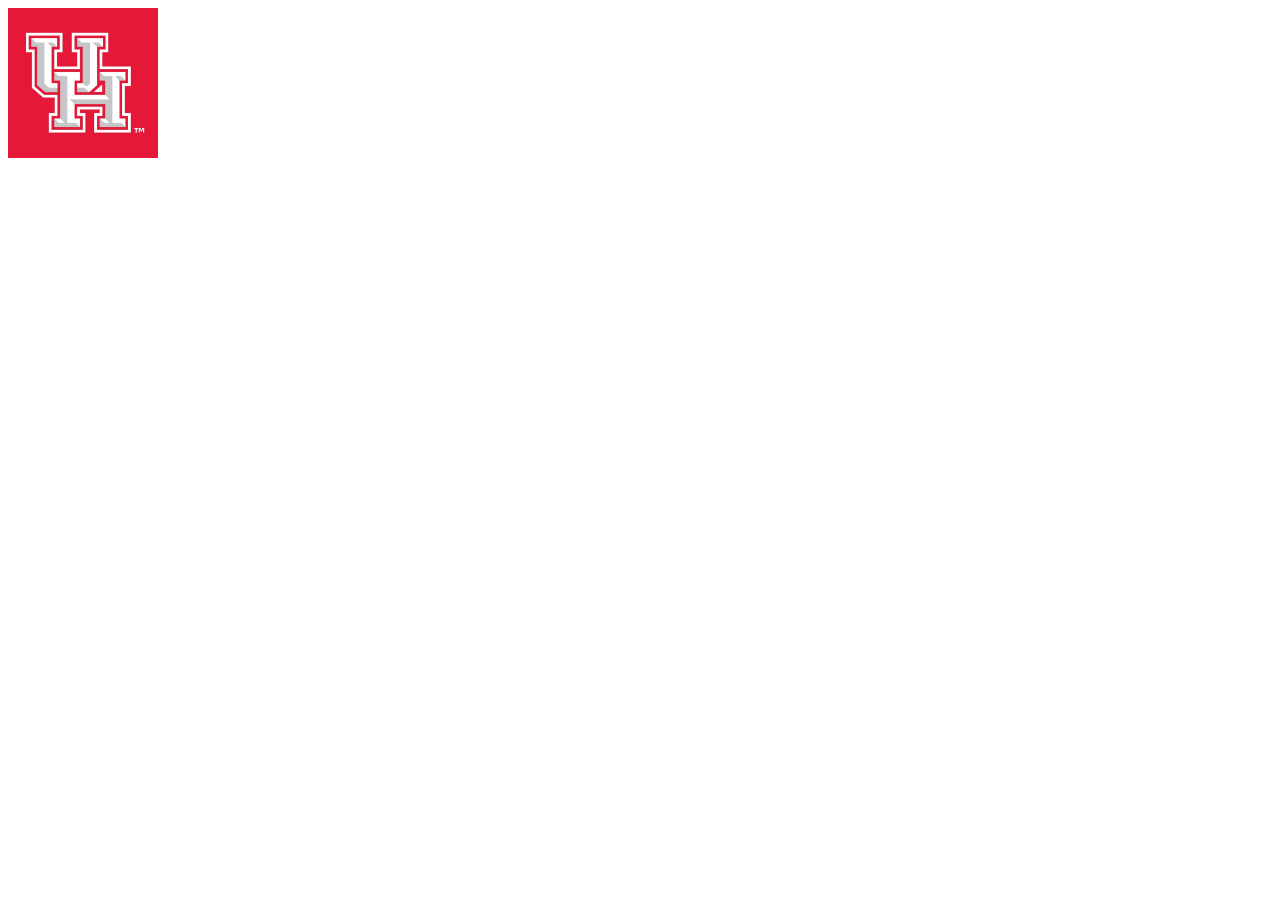
==== frontend/index.html @ 73949bda "Initial commit" ====
<!DOCTYPE html>
<html lang="en">
<head>
    <meta charset="UTF-8">
    <meta name="viewport" content="width=device-width, initial-scale=1.0">
    <title>UH SugarLand Student Center</title>
    <link rel="stylesheet" href="style.css">
</head>
<body>
    
    <header>
        <img src="media/UHLogo.jpg" alt="University of Houston logo" class="logo">
    </header>
</body>
</html>
---- frontend/style.css ----
.logo{
    height: 150px;
    width: auto;
}
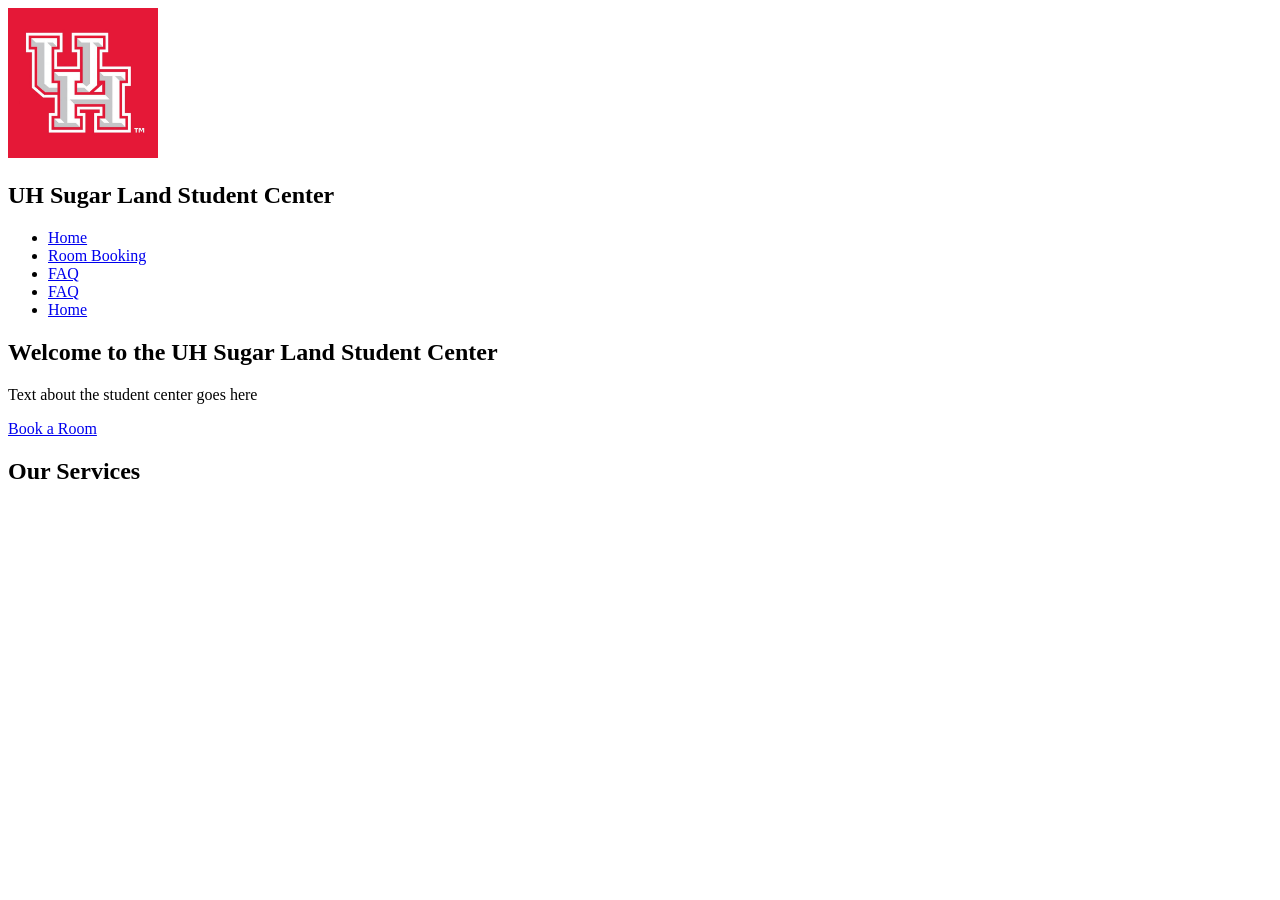
==== commit ad727bf0: "began home page" ====
--- a/frontend/index.html
+++ b/frontend/index.html
@@ -5,11 +5,41 @@
     <meta name="viewport" content="width=device-width, initial-scale=1.0">
     <title>UH SugarLand Student Center</title>
     <link rel="stylesheet" href="style.css">
+    <link rel="stylesheet" href="https://fonts.googleapis.com/css2?family=Material+Symbols+Outlined">
+    
 </head>
 <body>
     
     <header>
         <img src="media/UHLogo.jpg" alt="University of Houston logo" class="logo">
+        <h2 class="site-title">UH Sugar Land Student Center</h2>
+        <nav>
+            <ul>
+                <li><a href="index.html">Home</a></li>
+                <li><a href="booking.html">Room Booking</a></li>
+                <li><a href="gallery.html">FAQ</a></li>
+                <li><a href="faq.html">FAQ</a></li>
+                <li><a href="references.html">Home</a></li>
+            </ul>
+        </nav>
+
+    
     </header>
+
+
+    <main>
+        <section class="welcome">
+            <h1>Welcome to the UH Sugar Land Student Center</h1>
+            <p>Text about the student center goes here</p>
+            <a href="booking.html" class="btn">Book a Room</a>
+        </section>
+    </main>    
+
+    <section class="services">
+        <h2>Our Services</h2>
+        <div class="service">
+            <img
+        </div>
+    </section>
 </body>
 </html>
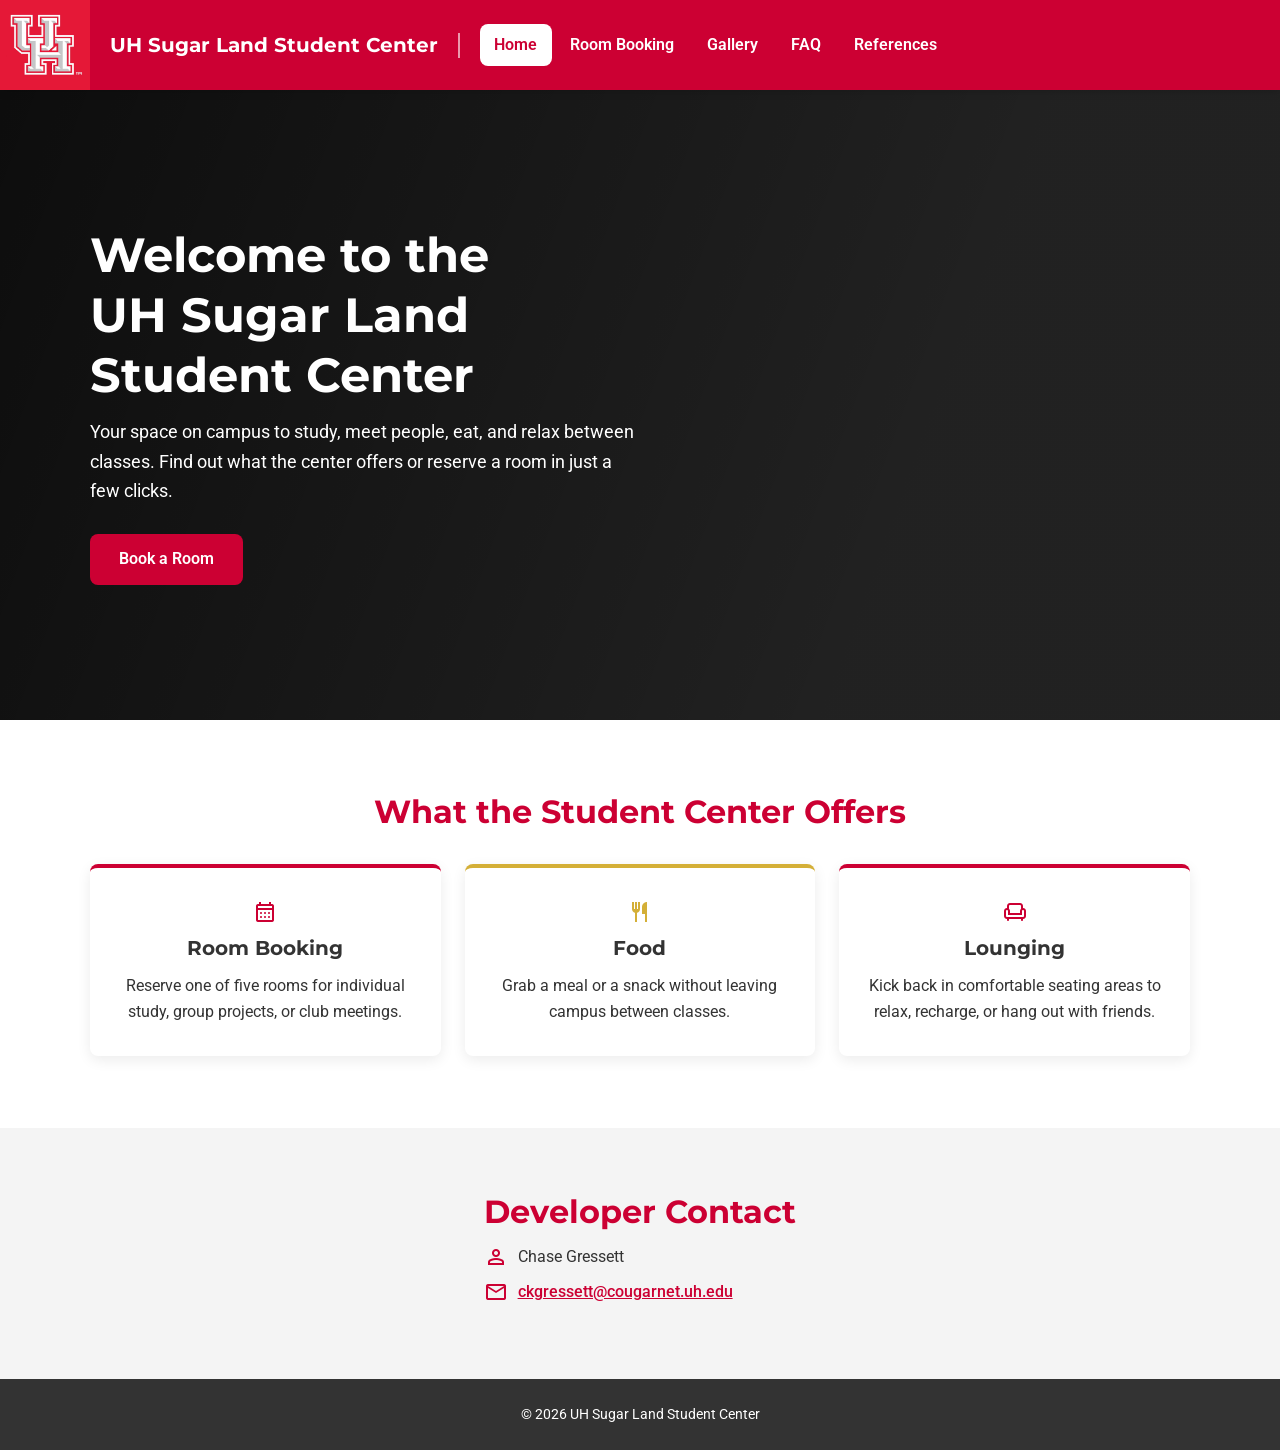
==== commit e21c06b5: "finished home page" ====
--- a/frontend/index.html
+++ b/frontend/index.html
@@ -3,23 +3,27 @@
 <head>
     <meta charset="UTF-8">
     <meta name="viewport" content="width=device-width, initial-scale=1.0">
-    <title>UH SugarLand Student Center</title>
+    <title>Home | UH SugarLand Student Center</title>
     <link rel="stylesheet" href="style.css">
+    <link rel="preconnect" href="https://fonts.googleapis.com">
+    <link rel="preconnect" href="https://fonts.gstatic.com" crossorigin>
+    <link href="https://fonts.googleapis.com/css2?family=Montserrat:wght@600;700&family=Roboto:wght@400;500;600&display=swap" rel="stylesheet">
     <link rel="stylesheet" href="https://fonts.googleapis.com/css2?family=Material+Symbols+Outlined">
+
     
 </head>
 <body>
     
     <header>
         <img src="media/UHLogo.jpg" alt="University of Houston logo" class="logo">
-        <h2 class="site-title">UH Sugar Land Student Center</h2>
-        <nav>
+        <h2 class="siteTitle">UH Sugar Land Student Center</h2>
+        <nav class="mainNav">
             <ul>
-                <li><a href="index.html">Home</a></li>
+                <li><a href="index.html" class="active">Home</a></li>
                 <li><a href="booking.html">Room Booking</a></li>
-                <li><a href="gallery.html">FAQ</a></li>
+                <li><a href="gallery.html">Gallery</a></li>
                 <li><a href="faq.html">FAQ</a></li>
-                <li><a href="references.html">Home</a></li>
+                <li><a href="references.html">References</a></li>
             </ul>
         </nav>
 
@@ -30,16 +34,57 @@
     <main>
         <section class="welcome">
             <h1>Welcome to the UH Sugar Land Student Center</h1>
-            <p>Text about the student center goes here</p>
+            <p>Your space on campus to study, meet people, eat, and relax between classes.
+                Find out what the center offers or reserve a room in just a few clicks. 
+            </p>
             <a href="booking.html" class="btn">Book a Room</a>
         </section>
-    </main>    
 
-    <section class="services">
-        <h2>Our Services</h2>
-        <div class="service">
-            <img
-        </div>
+   <section class="services">
+      <h2>What the Student Center Offers</h2>
+
+      <div class="service-list">
+        <article class="service-card">
+          <span class="material-symbols-outlined service-icon" aria-hidden="true">calendar_month</span>
+          <h3>Room Booking</h3>
+          <p>Reserve one of five rooms for individual study, group projects, or club meetings.</p>
+        </article>
+
+        <article class="service-card">
+          <span class="material-symbols-outlined service-icon" aria-hidden="true">restaurant</span>
+          <h3>Food</h3>
+          <p>Grab a meal or a snack without leaving campus between classes.</p>
+        </article>
+
+        <article class="service-card">
+          <span class="material-symbols-outlined service-icon" aria-hidden="true">chair</span>
+          <h3>Lounging</h3>
+          <p>Kick back in comfortable seating areas to relax, recharge, or hang out with friends.</p>
+        </article>
+      </div>
     </section>
+
+        <section class="contact">
+      
+      <div class="contact-info">
+        <h2>Developer Contact</h2>
+        <p>
+          <span class="material-symbols-outlined contact-icon" aria-hidden="true">person</span>
+          Chase Gressett
+        </p>
+        <p>
+          <span class="material-symbols-outlined contact-icon" aria-hidden="true">mail</span>
+          <a href="mailto:ckgressett@cougarnet.uh.edu">ckgressett@cougarnet.uh.edu</a>
+        </p>
+      </div>
+    </section>
+
+  </main>
+
+  <!-- ========== FOOTER ========== -->
+  <footer class="site-footer">
+    <p>&copy; 2026 UH Sugar Land Student Center</p>
+  </footer>
+
 </body>
 </html>
--- a/frontend/style.css
+++ b/frontend/style.css
@@ -1,4 +1,361 @@
-.logo{
-    height: 150px;
+/* =========================================================
+   UH Sugar Land Student Center - Shared Stylesheet
+   Design source: Phase 1 Plan & Design document
+   ========================================================= */
+
+/* ---------- Design tokens ---------- */
+:root {
+    /* Colors (from the Phase 1 palette) */
+    --uh-red: #CC0033;
+    --uh-red-dark: #A3002A;   /* hover state for red buttons/links */
+    --gold: #D4AF37;
+    --gold-dark: #B8962B;     /* hover state for gold elements */
+    --white: #FFFFFF;
+    --light-gray: #F4F4F4;
+    --dark-gray: #333333;
+
+    /* Fonts */
+    --font-heading: "Montserrat", Arial, sans-serif;
+    --font-body: "Roboto", Arial, sans-serif;
+
+    /* Spacing & shape */
+    --content-width: 1100px;
+    --radius: 8px;
+    --shadow: 0 4px 14px rgba(0, 0, 0, 0.08);
+    --transition: 0.2s ease;
+}
+
+/* ---------- Base ---------- */
+*,
+*::before,
+*::after {
+    box-sizing: border-box;
+}
+
+html {
+    scroll-behavior: smooth;
+}
+
+body {
+    margin: 0;
+    min-height: 100vh;
+    display: flex;
+    flex-direction: column;
+    font-family: var(--font-body);
+    font-size: 1rem;
+    line-height: 1.6;
+    color: var(--dark-gray);
+    background-color: var(--white);
+}
+
+main {
+    flex: 1; /* keeps the footer at the bottom on short pages */
+}
+
+h1,
+h2,
+h3 {
+    font-family: var(--font-heading);
+    font-weight: 700;
+    line-height: 1.25;
+    margin: 0 0 0.75rem;
+}
+
+h1 { font-size: clamp(2rem, 5vw, 3rem); }
+h2 { font-size: clamp(1.5rem, 3.5vw, 2rem); color: var(--uh-red); }
+h3 { font-size: 1.25rem; }
+
+p {
+    margin: 0 0 1rem;
+}
+
+a {
+    color: var(--uh-red);
+}
+
+a:hover {
+    color: var(--uh-red-dark);
+}
+
+/* Visible keyboard focus on every interactive element */
+a:focus-visible,
+button:focus-visible,
+input:focus-visible,
+select:focus-visible,
+textarea:focus-visible {
+    outline: 3px solid var(--gold);
+    outline-offset: 3px;
+}
+
+img {
+    max-width: 100%;
+    display: block;
+}
+
+/* ---------- Buttons ---------- */
+.btn,
+.btn-secondary {
+    display: inline-block;
+    padding: 0.8rem 1.8rem;
+    border: none;
+    border-radius: var(--radius);
+    font-family: var(--font-body);
+    font-weight: 600;
+    font-size: 1rem;
+    text-decoration: none;
+    cursor: pointer;
+    transition: background-color var(--transition), transform var(--transition);
+}
+
+.btn {
+    background-color: var(--uh-red);
+    color: var(--white);
+}
+
+.btn:hover {
+    background-color: var(--uh-red-dark);
+    color: var(--white);
+    transform: translateY(-2px);
+}
+
+.btn-secondary {
+    background-color: var(--gold);
+    color: var(--dark-gray);
+}
+
+.btn-secondary:hover {
+    background-color: var(--gold-dark);
+    color: var(--dark-gray);
+    transform: translateY(-2px);
+}
+
+/* ---------- Header & navigation ---------- */
+header {
+    display: flex;
+    align-items: center;
+    gap: 1.25rem;
+    padding: 0 1.5rem 0 0;
+    background-color: var(--uh-red);
+    color: var(--white);
+    position: sticky;
+    top: 0;
+    z-index: 100;
+    box-shadow: 0 2px 8px rgba(0, 0, 0, 0.15);
+}
+
+.logo {
+    height: 90px;
     width: auto;
-}+}
+
+.siteTitle {
+    margin: 0;
+    padding-right: 1.25rem;
+    border-right: 2px solid rgba(255, 255, 255, 0.6); /* the "TITLE |" divider */
+    font-family: var(--font-heading);
+    font-size: 1.25rem;
+    color: var(--white);
+}
+
+.mainNav ul {
+    display: flex;
+    flex-wrap: wrap;
+    gap: 0.25rem;
+    margin: 0;
+    padding: 0;
+    list-style: none;
+}
+
+.mainNav a {
+    display: block;
+    padding: 0.5rem 0.9rem;
+    border-radius: var(--radius);
+    font-family: var(--font-body);
+    font-weight: 600;
+    color: var(--white);
+    text-decoration: none;
+    transition: background-color var(--transition);
+}
+
+.mainNav a:hover {
+    background-color: rgba(255, 255, 255, 0.15);
+    color: var(--white);
+}
+
+/* Current page indicator */
+.mainNav a.active {
+    background-color: var(--white);
+    color: var(--uh-red);
+}
+
+/* ---------- Home: hero / welcome ---------- */
+.welcome {
+    display: flex;
+    flex-direction: column;
+    align-items: flex-start;
+    justify-content: center;
+    min-height: 70vh;
+    padding: 4rem max(1.5rem, calc((100% - var(--content-width)) / 2));
+    color: var(--white);
+    /* Dark overlay keeps text readable over the photo.
+       To add the Student Center photo, append it as a second layer, e.g.
+       linear-gradient(...), url("media/studentCenter.jpg") center / cover no-repeat; */
+    background:
+        linear-gradient(110deg, rgba(0, 0, 0, 0.75) 0%, rgba(0, 0, 0, 0.35) 70%),
+        var(--dark-gray);
+}
+
+.welcome h1 {
+    max-width: 14ch;
+    color: var(--white);
+}
+
+.welcome p {
+    max-width: 55ch;
+    font-size: 1.15rem;
+    margin-bottom: 1.75rem;
+}
+
+/* ---------- Home: services ---------- */
+.services {
+    padding: 4.5rem 1.5rem;
+    background-color: var(--white);
+    text-align: center;
+}
+
+.service-list {
+    display: grid;
+    grid-template-columns: repeat(auto-fit, minmax(240px, 1fr));
+    gap: 1.5rem;
+    max-width: var(--content-width);
+    margin: 2rem auto 0;
+}
+
+.service-card {
+    padding: 2rem 1.5rem;
+    background-color: var(--white);
+    border-top: 4px solid var(--uh-red);
+    border-radius: var(--radius);
+    box-shadow: var(--shadow);
+    transition: transform var(--transition), box-shadow var(--transition);
+}
+
+.service-card:hover {
+    transform: translateY(-4px);
+    box-shadow: 0 8px 22px rgba(0, 0, 0, 0.12);
+}
+
+/* Alternate red / gold accents, per the palette plan */
+.service-card:nth-child(even) {
+    border-top-color: var(--gold);
+}
+
+.service-icon {
+    font-size: 3rem;
+    color: var(--uh-red);
+    margin-bottom: 0.75rem;
+}
+
+.service-card:nth-child(even) .service-icon {
+    color: var(--gold);
+}
+
+.service-card p {
+    margin: 0;
+}
+
+/* ---------- Home: developer contact ---------- */
+.contact {
+    display: flex;
+    align-items: center;
+    justify-content: center;
+    gap: 2.5rem;
+    padding: 4rem 1.5rem;
+    background-color: var(--light-gray);
+}
+
+/* Optional photo: <img class="contact-photo" ...> inside .contact */
+.contact-photo {
+    width: 160px;
+    height: 160px;
+    object-fit: cover;
+    border-radius: 50%;
+    border: 4px solid var(--uh-red);
+}
+
+.contact-info p {
+    display: flex;
+    align-items: center;
+    gap: 0.6rem;
+    margin-bottom: 0.6rem;
+}
+
+.contact-icon {
+    color: var(--uh-red);
+}
+
+.contact-info a {
+    font-weight: 500;
+    word-break: break-word;
+}
+
+/* ---------- Footer ---------- */
+.site-footer {
+    padding: 1.5rem;
+    background-color: var(--dark-gray);
+    color: var(--white);
+    text-align: center;
+    font-size: 0.9rem;
+}
+
+.site-footer p {
+    margin: 0;
+}
+
+/* ---------- Responsive ---------- */
+@media (max-width: 900px) {
+    header {
+        flex-wrap: wrap;
+        padding: 0 1rem 0.75rem 0;
+    }
+
+    .logo {
+        height: 70px;
+    }
+
+    .siteTitle {
+        border-right: none;
+        padding-right: 0;
+        font-size: 1.1rem;
+    }
+
+    .mainNav {
+        width: 100%;
+        padding-left: 1rem;
+    }
+}
+
+@media (max-width: 600px) {
+    header {
+        position: static; /* don't let a tall header cover the screen */
+    }
+
+    .welcome {
+        min-height: 60vh;
+        padding: 3rem 1rem;
+    }
+
+    .services,
+    .contact {
+        padding: 3rem 1rem;
+    }
+
+    .contact {
+        flex-direction: column;
+        text-align: center;
+    }
+
+    .contact-info p {
+        justify-content: center;
+    }
+}
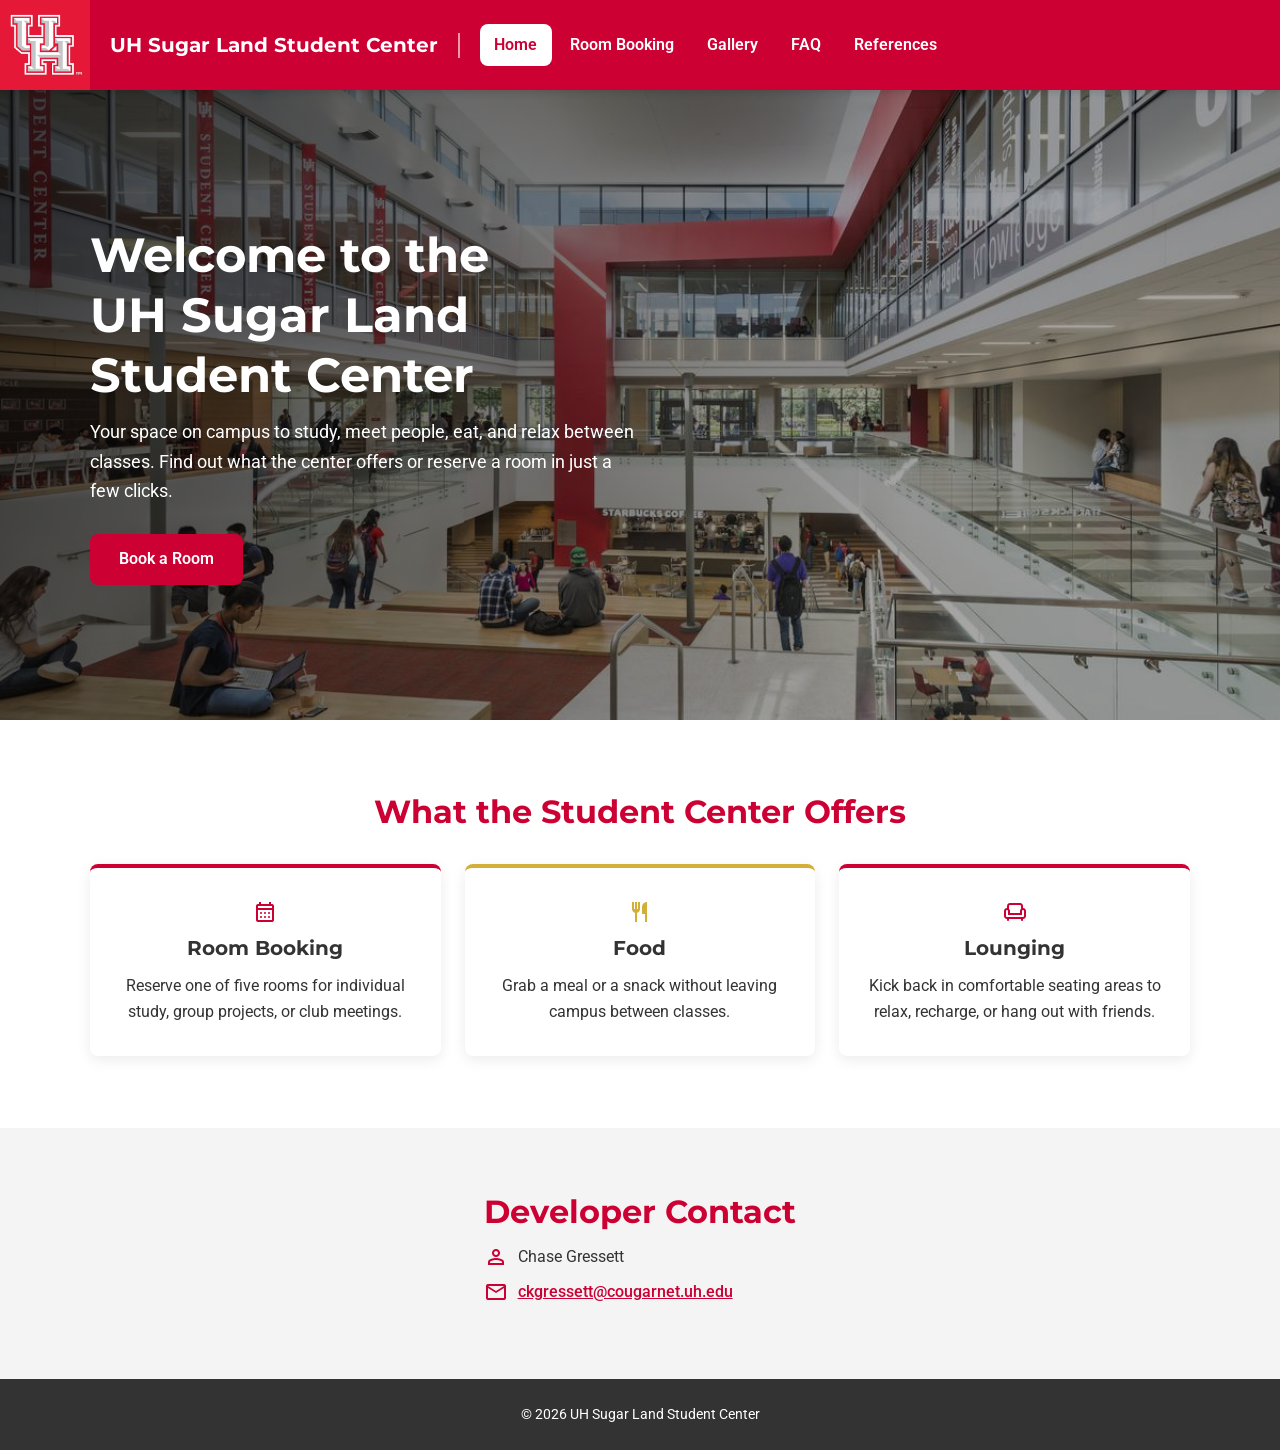
==== commit 75d11d70: "added footer and nav bar to every page" ====
--- a/frontend/index.html
+++ b/frontend/index.html
@@ -9,7 +9,7 @@
     <link rel="preconnect" href="https://fonts.gstatic.com" crossorigin>
     <link href="https://fonts.googleapis.com/css2?family=Montserrat:wght@600;700&family=Roboto:wght@400;500;600&display=swap" rel="stylesheet">
     <link rel="stylesheet" href="https://fonts.googleapis.com/css2?family=Material+Symbols+Outlined">
-
+    <script src="app.js" defer></script>
     
 </head>
 <body>
@@ -81,7 +81,7 @@
 
   </main>
 
-  <!-- ========== FOOTER ========== -->
+
   <footer class="site-footer">
     <p>&copy; 2026 UH Sugar Land Student Center</p>
   </footer>
--- a/frontend/style.css
+++ b/frontend/style.css
@@ -1,31 +1,26 @@
-/* =========================================================
-   UH Sugar Land Student Center - Shared Stylesheet
-   Design source: Phase 1 Plan & Design document
-   ========================================================= */
-
-/* ---------- Design tokens ---------- */
+
 :root {
-    /* Colors (from the Phase 1 palette) */
+    
     --uh-red: #CC0033;
-    --uh-red-dark: #A3002A;   /* hover state for red buttons/links */
+    --uh-red-dark: #A3002A;   
     --gold: #D4AF37;
-    --gold-dark: #B8962B;     /* hover state for gold elements */
+    --gold-dark: #B8962B;     
     --white: #FFFFFF;
     --light-gray: #F4F4F4;
     --dark-gray: #333333;
 
-    /* Fonts */
+    
     --font-heading: "Montserrat", Arial, sans-serif;
     --font-body: "Roboto", Arial, sans-serif;
 
-    /* Spacing & shape */
+    
     --content-width: 1100px;
     --radius: 8px;
     --shadow: 0 4px 14px rgba(0, 0, 0, 0.08);
     --transition: 0.2s ease;
 }
 
-/* ---------- Base ---------- */
+
 *,
 *::before,
 *::after {
@@ -49,7 +44,7 @@
 }
 
 main {
-    flex: 1; /* keeps the footer at the bottom on short pages */
+    flex: 1; 
 }
 
 h1,
@@ -77,7 +72,7 @@
     color: var(--uh-red-dark);
 }
 
-/* Visible keyboard focus on every interactive element */
+
 a:focus-visible,
 button:focus-visible,
 input:focus-visible,
@@ -92,7 +87,7 @@
     display: block;
 }
 
-/* ---------- Buttons ---------- */
+
 .btn,
 .btn-secondary {
     display: inline-block;
@@ -129,7 +124,7 @@
     transform: translateY(-2px);
 }
 
-/* ---------- Header & navigation ---------- */
+
 header {
     display: flex;
     align-items: center;
@@ -182,13 +177,13 @@
     color: var(--white);
 }
 
-/* Current page indicator */
+
 .mainNav a.active {
     background-color: var(--white);
     color: var(--uh-red);
 }
 
-/* ---------- Home: hero / welcome ---------- */
+
 .welcome {
     display: flex;
     flex-direction: column;
@@ -197,11 +192,10 @@
     min-height: 70vh;
     padding: 4rem max(1.5rem, calc((100% - var(--content-width)) / 2));
     color: var(--white);
-    /* Dark overlay keeps text readable over the photo.
-       To add the Student Center photo, append it as a second layer, e.g.
-       linear-gradient(...), url("media/studentCenter.jpg") center / cover no-repeat; */
+    
     background:
         linear-gradient(110deg, rgba(0, 0, 0, 0.75) 0%, rgba(0, 0, 0, 0.35) 70%),
+        url("media/student_center_south.jpg") center / cover no-repeat,
         var(--dark-gray);
 }
 
@@ -216,7 +210,6 @@
     margin-bottom: 1.75rem;
 }
 
-/* ---------- Home: services ---------- */
 .services {
     padding: 4.5rem 1.5rem;
     background-color: var(--white);
@@ -245,7 +238,7 @@
     box-shadow: 0 8px 22px rgba(0, 0, 0, 0.12);
 }
 
-/* Alternate red / gold accents, per the palette plan */
+
 .service-card:nth-child(even) {
     border-top-color: var(--gold);
 }
@@ -264,7 +257,7 @@
     margin: 0;
 }
 
-/* ---------- Home: developer contact ---------- */
+
 .contact {
     display: flex;
     align-items: center;
@@ -274,7 +267,6 @@
     background-color: var(--light-gray);
 }
 
-/* Optional photo: <img class="contact-photo" ...> inside .contact */
 .contact-photo {
     width: 160px;
     height: 160px;
@@ -299,7 +291,7 @@
     word-break: break-word;
 }
 
-/* ---------- Footer ---------- */
+
 .site-footer {
     padding: 1.5rem;
     background-color: var(--dark-gray);
@@ -312,7 +304,7 @@
     margin: 0;
 }
 
-/* ---------- Responsive ---------- */
+
 @media (max-width: 900px) {
     header {
         flex-wrap: wrap;
@@ -337,7 +329,7 @@
 
 @media (max-width: 600px) {
     header {
-        position: static; /* don't let a tall header cover the screen */
+        position: static; 
     }
 
     .welcome {
